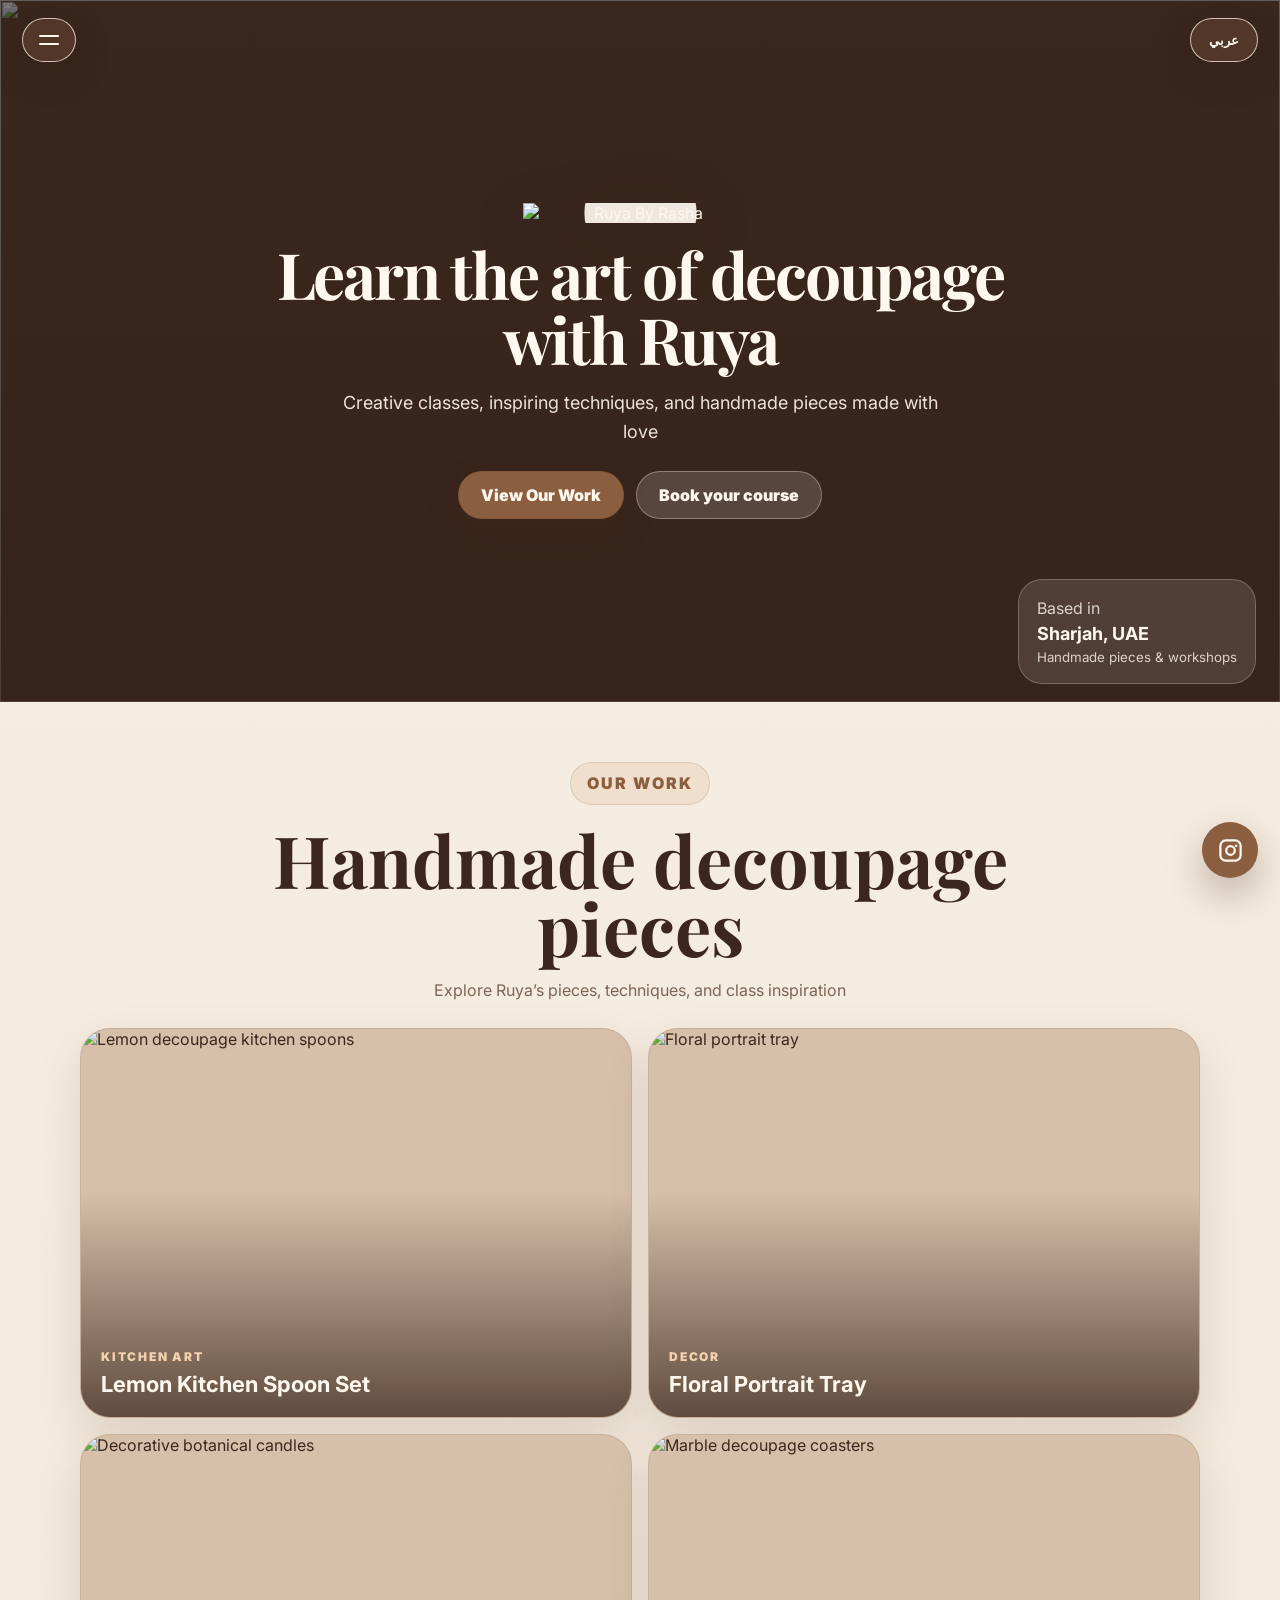
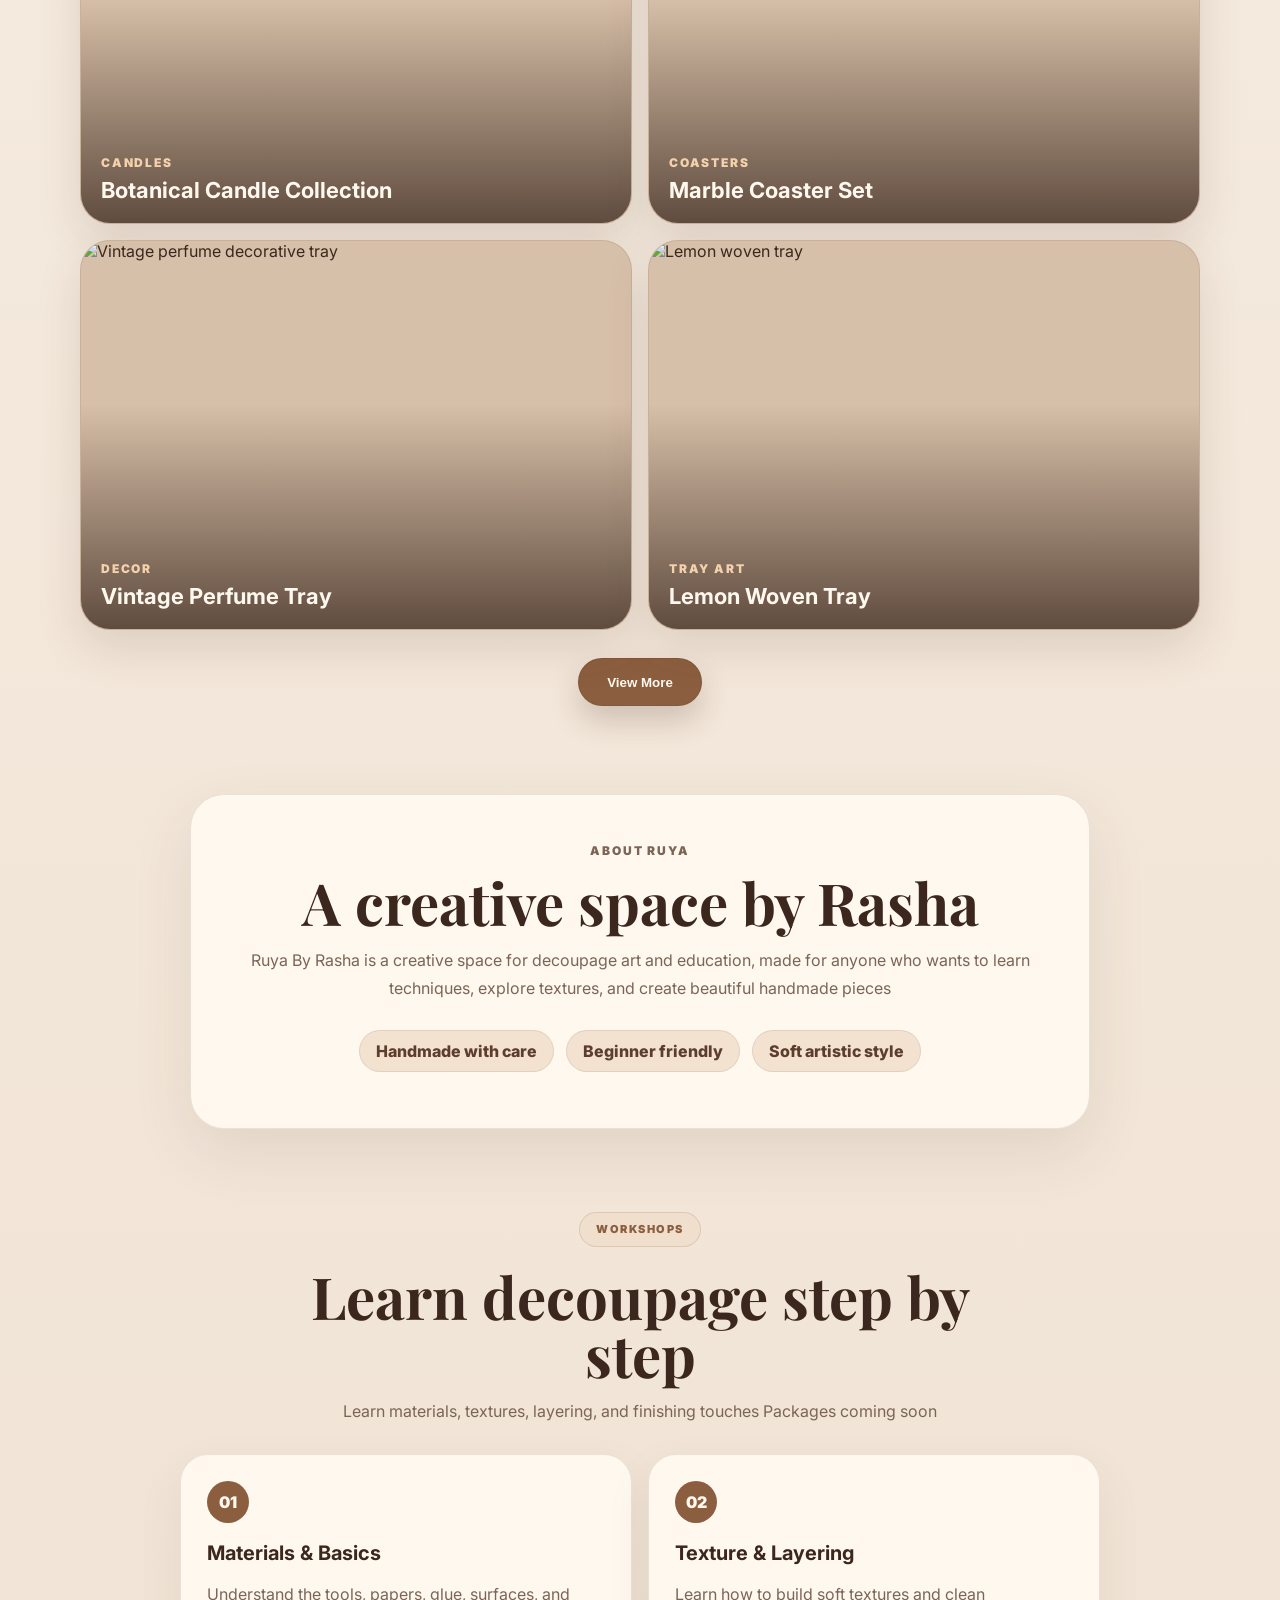
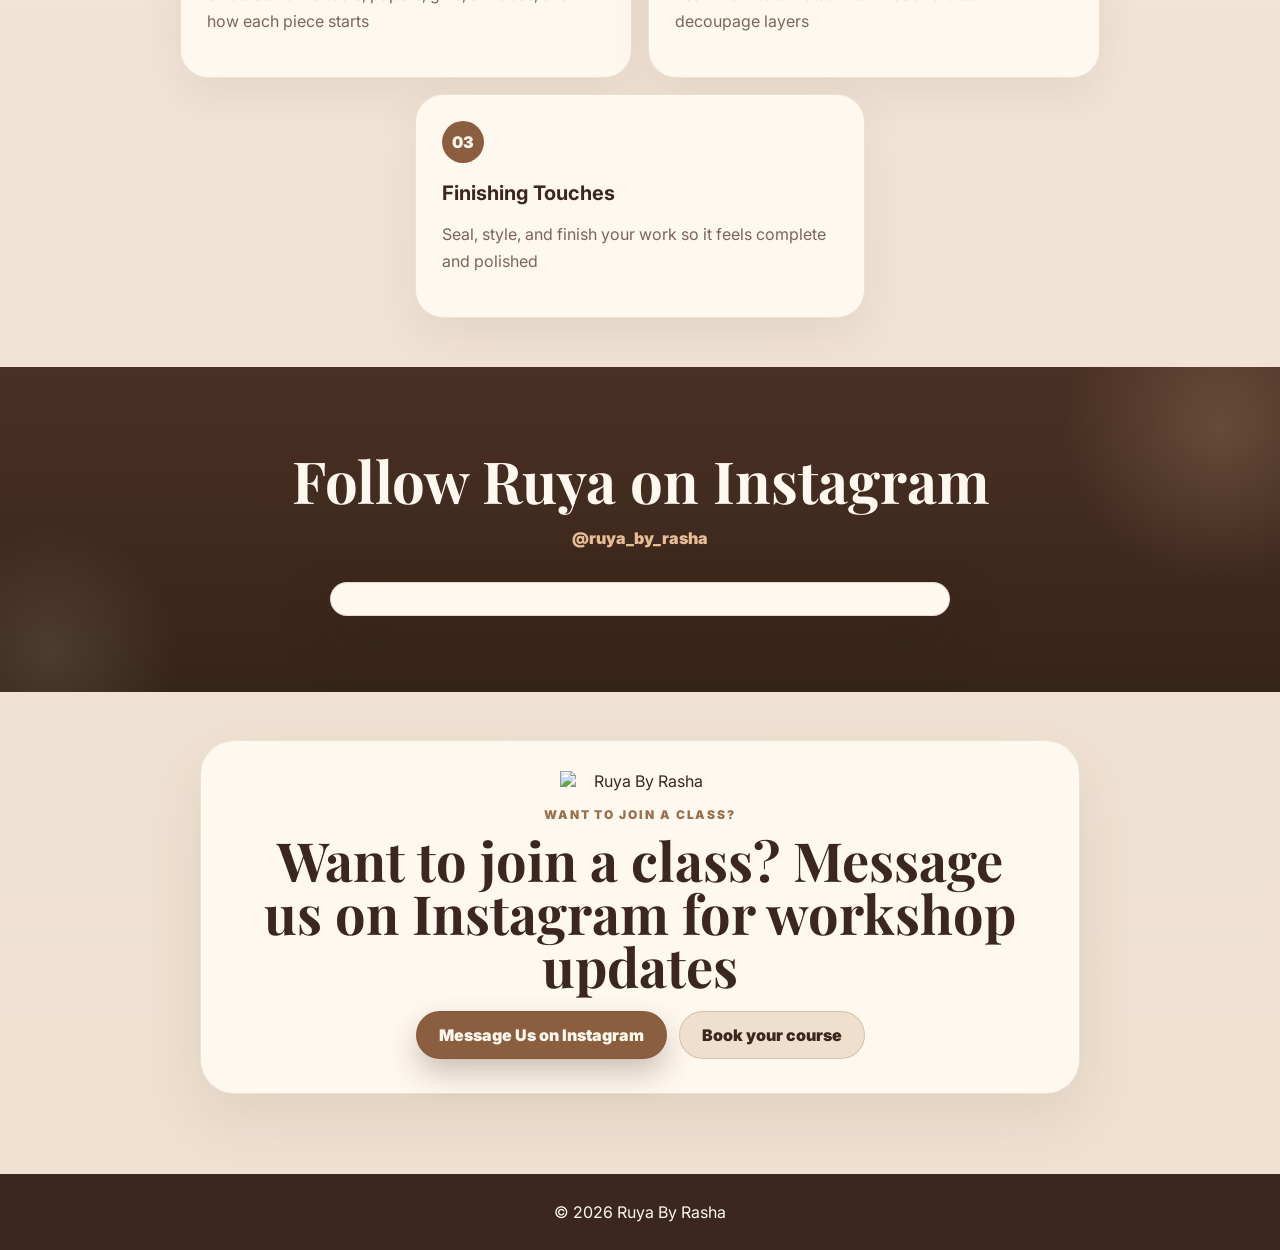
==== index.html @ 3266d0e5 "Add files via upload" ====
<!doctype html>
<html lang="en" dir="ltr">
<head>
  <meta charset="utf-8" />
  <meta name="viewport" content="width=device-width, initial-scale=1, viewport-fit=cover" />
  <meta name="theme-color" content="#3b2b25" />
  <meta name="apple-mobile-web-app-capable" content="yes" />
  <meta name="apple-mobile-web-app-status-bar-style" content="black-translucent" />
  <meta name="format-detection" content="telephone=no" />
  <title>Ruya By Rasha | Handmade Decoupage Art & Workshops</title>
  <meta name="description" content="Ruya By Rasha creates handmade decoupage pieces and teaches inspiring decoupage workshops made with love." />
  <meta property="og:title" content="Ruya By Rasha | Handmade Decoupage Art" />
  <meta property="og:description" content="Handmade decoupage decor, creative pieces, and beginner-friendly workshops made with love." />
  <meta property="og:image" content="assets/images/ruya_hero.jpg" />
  <meta name="twitter:card" content="summary_large_image" />
  <meta name="twitter:image" content="assets/images/ruya_hero.jpg" />
  <link rel="icon" type="image/png" href="assets/images/logo_beige.png" />
  <link rel="preconnect" href="https://fonts.googleapis.com">
  <link rel="preconnect" href="https://fonts.gstatic.com" crossorigin>
  <link href="https://fonts.googleapis.com/css2?family=Playfair+Display:wght@600;700&family=Inter:wght@400;500;600;700&family=Noto+Kufi+Arabic:wght@400;600;700&display=swap" rel="stylesheet">
  <link rel="stylesheet" href="styles.css" />
  <link rel="apple-touch-icon" href="assets/images/logo_beige.png" />
</head>
<body>
  <div class="cursor-glow" aria-hidden="true"></div>
  <div class="loader" id="loader">
    <img src="assets/images/logo_beige.png" alt="Ruya By Rasha" />
    <span></span>
  </div>

  <header class="nav" id="nav">
    <div class="nav-left">
      <button class="lang-toggle" id="langToggle" aria-label="Switch language">عربي</button>
    </div>
    <nav class="nav-links" aria-label="Main navigation">
      <a href="#portfolio" data-en="Our Work" data-ar="أعمالنا">Our Work</a>
      <a href="#workshops" data-en="Workshops" data-ar="الورش">Workshops</a>
      <a href="#about" data-en="About" data-ar="عن رؤيا">About</a>
      <a href="#instagram" data-en="Instagram" data-ar="إنستغرام">Instagram</a>
      <a href="#contact" data-en="Contact" data-ar="تواصل">Contact</a>
    </nav>
    <div class="nav-actions">
      <button class="menu-btn" id="menuBtn" aria-label="Open menu"><span></span><span></span></button>
    </div>
  </header>
  <div class="menu-backdrop" id="menuBackdrop" aria-hidden="true"></div>

  <main id="home">
    <section class="hero section">
      <div class="hero-bg" aria-hidden="true"><img src="assets/images/ruya_hero.jpg" alt="" /></div>
      <div class="hero-overlay"></div>
      <div class="hero-content reveal">
        <img class="hero-logo" src="assets/images/logo.png" alt="Ruya By Rasha" />
        <h1 data-en="Learn the art of decoupage with Ruya" data-ar="تعلّموا فن الديكوباج مع رؤيا">Learn the art of decoupage with Ruya</h1>
        <p class="hero-copy" data-en="Creative classes, inspiring techniques, and handmade pieces made with love" data-ar="ورشات فنية، تقنيات ملهمة، وقطع يدوية مصنوعة بحب">Creative classes, inspiring techniques, and handmade pieces made with love</p>
        <div class="hero-buttons">
          <a class="btn primary" href="#portfolio" data-en="View Our Work" data-ar="شاهدي أعمالنا">View Our Work</a>
          <a class="btn ghost" href="https://wa.me/971564462053?text=Hi!%20I%27m%20interested%20in%20joining%20one%20of%20your%20decoupage%20workshops.%20Could%20you%20please%20send%20me%20the%20details%3F%20%F0%9F%A4%8D" target="_blank" rel="noopener" data-en="Book your course" data-ar="احجزوا الورشة">Book your course</a>
        </div>
      </div>
      <div class="hero-card reveal">
        <span data-en="Based in" data-ar="الموقع">Based in</span>
        <strong data-en="Sharjah, UAE" data-ar="الشارقة، الإمارات">Sharjah, UAE</strong>
        <small data-en="Handmade pieces & workshops" data-ar="قطع يدوية وورش تعليمية">Handmade pieces & workshops</small>
      </div>
    </section>

    <section class="section featured" id="portfolio">
      <div class="section-head reveal">
        <p class="eyebrow" data-en="Our Work" data-ar="أعمالنا">Our Work</p>
        <h2 data-en="Handmade decoupage pieces" data-ar="قطع ديكوباج يدوية">Handmade decoupage pieces</h2>
        <p data-en="Explore Ruya’s pieces, techniques, and class inspiration" data-ar="اكتشفوا أعمال رؤيا، التقنيات، وأفكار الورش">Explore Ruya’s pieces, techniques, and class inspiration</p>
      </div>
      <div class="featured-grid reveal">
        <article class="work-card big" data-category="decor">
          <img src="assets/images/ruya_hero.jpg" alt="Floral portrait tray" />
          <div><span data-en="Decor" data-ar="ديكور">Decor</span><strong data-en="Floral Portrait Tray" data-ar="صينية بورتريه زهرية">Floral Portrait Tray</strong></div>
        </article>
        <article class="work-card" data-category="jar">
          <img src="assets/images/ruya_jar.jpg" alt="Lavender decoupage jar" />
          <div><span data-en="Jar Art" data-ar="فن المرطبانات">Jar Art</span><strong data-en="Lavender Decoupage Jar" data-ar="مرطبان ديكوباج بالخزامى">Lavender Decoupage Jar</strong></div>
        </article>
        <article class="work-card" data-category="candles">
          <img src="assets/images/ruya_candles.jpg" alt="Decorative botanical candles" />
          <div><span data-en="Candles" data-ar="شموع">Candles</span><strong data-en="Botanical Candle Collection" data-ar="مجموعة شموع نباتية">Botanical Candle Collection</strong></div>
        </article>
        <article class="work-card" data-category="tray">
          <img src="assets/images/ruya_lemon.jpg" alt="Lemon woven tray" />
          <div><span data-en="Tray Art" data-ar="فن الصواني">Tray Art</span><strong data-en="Lemon Woven Tray" data-ar="صينية ليمون منسوجة">Lemon Woven Tray</strong></div>
        </article>
        <article class="work-card" data-category="coasters">
          <img src="assets/images/ruya_coasters.jpg" alt="Marble decoupage coasters" />
          <div><span data-en="Coasters" data-ar="كوسترات">Coasters</span><strong data-en="Marble Coaster Set" data-ar="طقم كوسترات رخامي">Marble Coaster Set</strong></div>
        </article>
        <article class="work-card" data-category="kitchen">
          <img src="assets/images/ruya_spoons.png" alt="Lemon decoupage kitchen spoons" />
          <div><span data-en="Kitchen Art" data-ar="فن المطبخ">Kitchen Art</span><strong data-en="Lemon Kitchen Spoon Set" data-ar="طقم ملاعق ليمون للمطبخ">Lemon Kitchen Spoon Set</strong></div>
        </article>
        <article class="work-card" data-category="kitchen">
          <img src="assets/images/ruya_kitchen_hanger.jpg" alt="Lemon kitchen utensil hanger" />
          <div><span data-en="Kitchen Art" data-ar="فن المطبخ">Kitchen Art</span><strong data-en="Lemon Kitchen Hanger" data-ar="علاقة مطبخ بالليمون">Lemon Kitchen Hanger</strong></div>
        </article>
        <article class="work-card" data-category="decor">
          <img src="assets/images/ruya_perfume_tray.jpg" alt="Vintage perfume decorative tray" />
          <div><span data-en="Decor" data-ar="ديكور">Decor</span><strong data-en="Vintage Perfume Tray" data-ar="صينية عطور كلاسيكية">Vintage Perfume Tray</strong></div>
        </article>

        <article class="work-card" data-category="technique">
          <img src="assets/images/ruya_shabby_chic_technique.jpg" alt="Shabby chic technique tray" />
          <div><span data-en="Style" data-ar="ستايل">Style</span><strong data-en="Shabby Chic Style" data-ar="ستايل الشابي شيك">Shabby Chic Style</strong></div>
        </article>

        <article class="work-card" data-category="technique">
          <img src="assets/images/ruya_crackle_technique.jpg" alt="Crackle technique tray" />
          <div><span data-en="Technique" data-ar="تقنية">Technique</span><strong data-en="Crackle Technique" data-ar="تقنية الكراكليه">Crackle Technique</strong></div>
        </article>

        <article class="work-card" data-category="brush">
          <img src="assets/images/ruya_vintage_brush.jpg" alt="Vintage brush" />
          <div><span data-en="Brush Art" data-ar="فن الفرش">Brush Art</span><strong data-en="Vintage Brush" data-ar="فرشاة فينتاج">Vintage Brush</strong></div>
        </article>

      </div>
      <button class="view-more-work" id="viewMoreWork" type="button" data-en="View More" data-ar="عرض المزيد">View More</button>
    </section>

    <section class="section story-section" id="about">
      <div class="story-card reveal">
        <p class="eyebrow" data-en="About Ruya" data-ar="عن رؤيا">About Ruya</p>
        <h2 data-en="A creative space by Rasha" data-ar="مساحة إبداعية من رشا">A creative space by Rasha</h2>
        <p data-en="Ruya By Rasha is a creative space for decoupage art and education, made for anyone who wants to learn techniques, explore textures, and create beautiful handmade pieces" data-ar="رؤيا باي رشا مساحة فنية لفن وتعليم الديكوباج، لكل شخص يحب يتعلّم التقنيات، يكتشف الملمس، ويصنع قطع يدوية جميلة">Ruya By Rasha is a creative space for decoupage art and education, made for anyone who wants to learn techniques, explore textures, and create beautiful handmade pieces</p>
        <div class="story-tags">
          <span data-en="Handmade with care" data-ar="مصنوع بعناية">Handmade with care</span>
          <span data-en="Beginner friendly" data-ar="مناسب للمبتدئين">Beginner friendly</span>
          <span data-en="Soft artistic style" data-ar="ستايل فني ناعم">Soft artistic style</span>
        </div>
      </div>
    </section>

    <section class="section art art-showcase" id="workshops">
      <div class="section-head reveal">
        <p class="eyebrow" data-en="Workshops" data-ar="الورش">Workshops</p>
        <h2 data-en="Learn decoupage step by step" data-ar="تعلّموا الديكوباج خطوة بخطوة">Learn decoupage step by step</h2>
        <p data-en="Learn materials, textures, layering, and finishing touches Packages coming soon" data-ar="تعلّموا المواد، الملمس، الطبقات، واللمسات النهائية الباقات قريباً">Learn materials, textures, layering, and finishing touches Packages coming soon</p>
      </div>
      <div class="workshop-cards reveal">
        <article>
          <span>01</span>
          <strong data-en="Materials & Basics" data-ar="المواد والأساسيات">Materials & Basics</strong>
          <p data-en="Understand the tools, papers, glue, surfaces, and how each piece starts" data-ar="تعرّفوا على الأدوات، الورق، الصمغ، الأسطح، وكيف تبدأ كل قطعة">Understand the tools, papers, glue, surfaces, and how each piece starts</p>
        </article>
        <article>
          <span>02</span>
          <strong data-en="Texture & Layering" data-ar="الملمس والطبقات">Texture & Layering</strong>
          <p data-en="Learn how to build soft textures and clean decoupage layers" data-ar="تعلّموا بناء ملمس ناعم وطبقات ديكوباج مرتبة">Learn how to build soft textures and clean decoupage layers</p>
        </article>
        <article>
          <span>03</span>
          <strong data-en="Finishing Touches" data-ar="اللمسات النهائية">Finishing Touches</strong>
          <p data-en="Seal, style, and finish your work so it feels complete and polished" data-ar="ثبّتوا ونسّقوا العمل ليطلع مرتب وجاهز">Seal, style, and finish your work so it feels complete and polished</p>
        </article>
      </div>
    </section>

    <section class="section instagram" id="instagram">
      <div class="section-head reveal">
        <h2 data-en="Follow Ruya on Instagram" data-ar="تابعوا رؤيا على إنستغرام">Follow Ruya on Instagram</h2>
        <p><a href="https://www.instagram.com/ruya_by_rasha/" target="_blank" rel="noopener">@ruya_by_rasha</a></p>
      </div>
      <div class="insta-box reveal">
        <!-- Elfsight Social Feed | Untitled Social Feed -->
        <script src="https://elfsightcdn.com/platform.js" async></script>
        <div class="elfsight-app-4643241f-2361-4b3e-bc26-6324cb37a7f0" data-elfsight-app-lazy></div>
      </div>
    </section>
<section class="section contact" id="contact">
      <div class="contact-card reveal">
        <img src="assets/images/logo.png" alt="Ruya By Rasha" />
        <p class="eyebrow" data-en="Want to join a class?" data-ar="حابة تنضمي لورشة؟">Want to join a class?</p>
        <h2 data-en="Want to join a class? Message us on Instagram for workshop updates" data-ar="حابة تنضمي لورشة؟ راسلينا على إنستغرام لتحديثات الورش">Want to join a class? Message us on Instagram for workshop updates</h2>
        <div class="contact-buttons">
          <a class="btn primary" href="https://www.instagram.com/ruya_by_rasha/" target="_blank" rel="noopener" data-en="Message Us on Instagram" data-ar="راسلونا على إنستغرام">Message Us on Instagram</a>
          <a class="btn ghost" href="https://wa.me/971564462053?text=Hi!%20I%27m%20interested%20in%20joining%20one%20of%20your%20decoupage%20workshops.%20Could%20you%20please%20send%20me%20the%20details%3F%20%F0%9F%A4%8D" target="_blank" rel="noopener" data-en="Book your course" data-ar="احجزوا الورشة">Book your course</a>
        </div>
      </div>
    </section>
  </main>

  <footer class="simple-footer">© <span id="year"></span> Ruya By Rasha</footer>

  <a class="instagram-float" href="https://www.instagram.com/ruya_by_rasha/" target="_blank" rel="noopener" aria-label="Message Ruya By Rasha on Instagram">
    <svg viewBox="0 0 24 24" aria-hidden="true" focusable="false"><path d="M7.8 2h8.4A5.8 5.8 0 0 1 22 7.8v8.4a5.8 5.8 0 0 1-5.8 5.8H7.8A5.8 5.8 0 0 1 2 16.2V7.8A5.8 5.8 0 0 1 7.8 2Zm0 2A3.8 3.8 0 0 0 4 7.8v8.4A3.8 3.8 0 0 0 7.8 20h8.4a3.8 3.8 0 0 0 3.8-3.8V7.8A3.8 3.8 0 0 0 16.2 4H7.8Zm4.2 3.2A4.8 4.8 0 1 1 7.2 12 4.8 4.8 0 0 1 12 7.2Zm0 2A2.8 2.8 0 1 0 14.8 12 2.8 2.8 0 0 0 12 9.2Zm5-2.55a1.15 1.15 0 1 1-1.15 1.15A1.15 1.15 0 0 1 17 6.65Z"/></svg>
  </a>

  <div class="lightbox" id="lightbox" aria-hidden="true"><button id="closeLightbox" aria-label="Close">×</button><img src="" alt="Portfolio preview" /></div>
  <script src="script.js"></script>
</body>
</html>
---- styles.css ----
:root{
  --brown:#3b271d;
  --brown2:#5c3d2e;
  --beige:#fff8ef;
  --cream:#f7efe5;
  --cream2:#efe0d0;
  --gold:#b78a5c;
  --muted:#7b6556;
  --line:rgba(91,61,46,.16);
}

*{box-sizing:border-box}
html{scroll-behavior:smooth}
body{
  margin:0;
  font-family:Inter, system-ui, -apple-system, BlinkMacSystemFont, "Segoe UI", sans-serif;
  background:linear-gradient(180deg,var(--cream),var(--cream2));
  color:var(--brown);
  overflow-x:hidden;
}
body[dir="rtl"],html[dir="rtl"] body{
  font-family:"Noto Kufi Arabic", Inter, system-ui, sans-serif;
}
a{color:inherit;text-decoration:none}
img{max-width:100%;display:block}
.section{padding:76px 24px}
.section-head{
  max-width:760px;
  margin:0 auto 30px;
  text-align:center;
}
.section-head h2,
.story-card h2,
.contact-card h2{
  font-family:"Playfair Display", serif;
  font-size:clamp(34px,5vw,58px);
  line-height:1;
  margin:8px 0 14px;
  color:var(--brown);
}
.section-head p,
.story-card p,
.workshop-cards p,
.why-grid p{
  color:var(--muted);
  line-height:1.7;
}
.eyebrow{
  color:#9a7150;
  font-weight:900;
  text-transform:uppercase;
  letter-spacing:.16em;
  font-size:12px;
}

/* Loader */
.loader{
  position:fixed;
  inset:0;
  z-index:9999;
  display:flex;
  flex-direction:column;
  align-items:center;
  justify-content:center;
  background:radial-gradient(circle at center,rgba(255,248,239,.45),transparent 34%),linear-gradient(180deg,#f4e5d4,#d8bfa6);
  transition:opacity .45s ease, visibility .45s ease;
}
.loader.hide{opacity:0;visibility:hidden}
.loader img{
  width:min(300px,72vw);
  background:var(--beige);
  border-radius:999px;
  padding:24px 34px;
  box-shadow:0 18px 60px rgba(74,45,31,.16);
}
.loader span{
  width:130px;
  height:4px;
  border-radius:999px;
  background:rgba(139,94,63,.22);
  overflow:hidden;
  margin-top:28px;
  position:relative;
}
.loader span:after{
  content:"";
  position:absolute;
  inset:0;
  width:45%;
  border-radius:999px;
  background:#8b5e3f;
  animation:loaderBar 1.15s ease-in-out infinite;
}
@keyframes loaderBar{
  0%{transform:translateX(-120%)}
  50%{transform:translateX(80%)}
  100%{transform:translateX(240%)}
}

/* Floating nav buttons only */
.nav{
  position:fixed;
  top:0;
  left:0;
  right:0;
  z-index:1000;
  display:flex;
  align-items:flex-start;
  justify-content:space-between;
  padding:18px 22px;
  pointer-events:none;
}
.nav-left,.nav-actions,.lang-toggle,.menu-btn{pointer-events:auto}
.lang-toggle,.menu-btn{
  width:auto;
  min-width:54px;
  height:44px;
  border-radius:999px;
  border:1px solid rgba(255,248,239,.45);
  background:rgba(255,248,239,.22);
  color:#fff8ef;
  box-shadow:0 12px 30px rgba(42,27,19,.22);
  backdrop-filter:blur(14px);
  -webkit-backdrop-filter:blur(14px);
  cursor:pointer;
}
.lang-toggle{
  padding:0 18px;
  font-weight:800;
}
.menu-btn{
  display:flex;
  flex-direction:column;
  align-items:center;
  justify-content:center;
  gap:6px;
}
.menu-btn span{
  display:block;
  width:20px;
  height:2px;
  background:#fff8ef;
  border-radius:10px;
}

/* Clean centered side menu */
.nav-links{
  position:fixed;
  top:74px;
  left:22px;
  width:190px;
  display:flex;
  flex-direction:column;
  gap:10px;
  padding:14px;
  background:rgba(255,248,239,.92);
  border:1px solid var(--line);
  border-radius:24px;
  box-shadow:0 24px 70px rgba(42,27,19,.24);
  opacity:0;
  visibility:hidden;
  transform:translateX(-12px);
  pointer-events:none;
  transition:.22s ease;
  z-index:1001;
}
.nav-links.open,
body.menu-open .nav-links{
  opacity:1;
  visibility:visible;
  transform:translateX(0);
  pointer-events:auto;
}
.nav-links a{
  min-height:44px;
  display:flex;
  align-items:center;
  justify-content:center;
  text-align:center;
  color:var(--brown);
  background:#cbbbaa;
  border:1px solid rgba(91,61,46,.16);
  border-radius:16px;
  font-weight:900;
  letter-spacing:.11em;
  font-size:12px;
  text-transform:uppercase;
}
.menu-backdrop{
  position:fixed;
  inset:0;
  z-index:999;
  background:rgba(40,25,17,.25);
  opacity:0;
  visibility:hidden;
  pointer-events:none;
}
.menu-backdrop.open,
body.menu-open .menu-backdrop{
  opacity:1;
  visibility:visible;
  pointer-events:auto;
}
html[dir="rtl"] .nav-links{
  left:auto;
  right:22px;
  transform:translateX(12px);
}
html[dir="rtl"] .nav-links.open,
html[dir="rtl"] body.menu-open .nav-links{
  transform:translateX(0);
}

/* Hero */
.hero{
  min-height:100svh;
  display:flex;
  align-items:center;
  justify-content:center;
  text-align:center;
  position:relative;
  overflow:hidden;
  background:#3d2a20;
  color:var(--beige);
}
.hero-bg,.hero-overlay{
  position:absolute;
  inset:0;
}
.hero-bg img{
  width:100%;
  height:100%;
  object-fit:cover;
  filter:brightness(.72) saturate(.96);
}
.hero-overlay{
  background:linear-gradient(180deg,rgba(52,33,24,.42),rgba(52,33,24,.72));
}
.hero-content{
  position:relative;
  z-index:2;
  max-width:900px;
  padding:110px 20px 80px;
  display:flex;
  flex-direction:column;
  align-items:center;
}
.hero-logo{
  width:min(310px,72vw);
  max-width:310px;
  background:rgba(255,248,239,.82);
  border:1px solid rgba(255,248,239,.45);
  border-radius:18px;
  padding:3px;
  box-shadow:0 12px 34px rgba(42,27,19,.18);
  backdrop-filter:blur(8px);
  -webkit-backdrop-filter:blur(8px);
  margin-bottom:22px;
}
.hero-content .eyebrow{display:none}
.hero h1{
  font-family:"Playfair Display", serif;
  font-size:clamp(34px,5.3vw,64px);
  line-height:1.02;
  max-width:760px;
  letter-spacing:-.035em;
  margin:0 0 16px;
  color:var(--beige);
}
.hero-copy{
  max-width:610px;
  margin:0 0 24px;
  font-size:clamp(15px,1.8vw,18px);
  line-height:1.65;
  color:rgba(255,248,239,.9);
}
.hero-buttons,.contact-buttons{
  display:flex;
  justify-content:center;
  align-items:center;
  flex-wrap:wrap;
  gap:12px;
}
.btn{
  min-height:48px;
  padding:0 22px;
  display:inline-flex;
  align-items:center;
  justify-content:center;
  border-radius:999px;
  font-weight:900;
  border:1px solid rgba(91,61,46,.16);
}
.btn.primary{
  background:#8b5e3f;
  color:var(--beige);
  box-shadow:0 14px 30px rgba(74,45,31,.28);
}
.btn.ghost{
  background:rgba(255,248,239,.16);
  color:var(--beige);
  border-color:rgba(255,248,239,.32);
}
.hero-card{
  position:absolute;
  right:24px;
  bottom:24px;
  z-index:3;
  background:rgba(255,248,239,.13);
  border:1px solid rgba(255,248,239,.24);
  border-radius:24px;
  padding:18px;
  color:var(--beige);
  text-align:left;
  backdrop-filter:blur(12px);
}
.hero-card span,.hero-card small{display:block;opacity:.8}
.hero-card strong{display:block;margin:5px 0;font-size:18px}

/* Work grid */
.featured{background:transparent}
.featured-grid{
  max-width:1120px;
  margin:0 auto;
  display:grid;
  grid-template-columns:repeat(2,minmax(0,1fr));
  gap:16px;
}
.work-card{
  position:relative;
  min-height:390px;
  overflow:hidden;
  border-radius:30px;
  background:#d7c0a9;
  border:1px solid rgba(91,61,46,.12);
  box-shadow:0 18px 45px rgba(82,55,39,.14);
  cursor:pointer;
}
.work-card img{
  width:100%;
  height:100%;
  object-fit:cover;
  transition:.45s ease;
}
.work-card:hover img{transform:scale(1.04)}
.work-card:after{
  content:"";
  position:absolute;
  inset:0;
  background:linear-gradient(0deg,rgba(50,31,21,.72),transparent 58%);
}
.work-card div{
  position:absolute;
  left:20px;
  right:20px;
  bottom:20px;
  z-index:2;
}
.work-card span{
  color:#f3d1ad;
  font-size:12px;
  font-weight:900;
  text-transform:uppercase;
  letter-spacing:.15em;
}
.work-card strong{
  display:block;
  color:var(--beige);
  font-size:22px;
  margin-top:6px;
}

/* About */
.story-section{padding-top:60px}
.story-card,.contact-card{
  max-width:900px;
  margin:0 auto;
  text-align:center;
  background:var(--beige);
  color:var(--brown);
  border:1px solid rgba(91,61,46,.12);
  border-radius:34px;
  padding:34px 30px 48px;
  box-shadow:0 22px 60px rgba(82,55,39,.10);
}
.story-tags{
  margin-top:28px;
  padding-bottom:8px;
  display:flex;
  justify-content:center;
  flex-wrap:wrap;
  gap:12px;
}
.story-tags span{
  background:#f2e2cf;
  color:var(--brown2);
  border:1px solid rgba(91,61,46,.10);
  border-radius:999px;
  padding:10px 16px;
  font-weight:800;
}

/* Workshops */
.workshop-cards{
  max-width:1060px;
  margin:0 auto;
  display:grid;
  grid-template-columns:repeat(3,minmax(0,1fr));
  gap:16px;
}
.workshop-cards article{
  background:var(--beige);
  border:1px solid rgba(91,61,46,.12);
  border-radius:28px;
  padding:26px;
  box-shadow:0 18px 45px rgba(82,55,39,.08);
}
.workshop-cards span{
  width:42px;
  height:42px;
  border-radius:999px;
  display:flex;
  align-items:center;
  justify-content:center;
  background:#8b5e3f;
  color:var(--beige);
  font-weight:900;
  margin-bottom:18px;
}
.workshop-cards strong{
  display:block;
  font-size:20px;
  color:var(--brown);
  margin-bottom:10px;
}

/* Instagram */
.instagram{
  background:linear-gradient(180deg,#4a3024,#372419);
  padding-top:76px;
  padding-bottom:76px;
}
.instagram .section-head h2{color:var(--beige)}
.instagram .section-head a{color:#e6bd95;font-weight:900}
.insta-box{
  max-width:620px;
  margin:0 auto;
  background:var(--beige);
  border:1px solid rgba(91,61,46,.16);
  border-radius:30px;
  padding:16px;
  box-shadow:0 24px 60px rgba(47,30,20,.24);
  overflow:hidden;
  color:var(--brown);
}

/* Why */
.why-grid{
  max-width:1080px;
  margin:0 auto;
  display:grid;
  grid-template-columns:repeat(4,minmax(0,1fr));
  gap:14px;
}
.why-grid div{
  background:var(--beige);
  border:1px solid rgba(91,61,46,.12);
  border-radius:26px;
  padding:22px;
  box-shadow:0 18px 40px rgba(82,55,39,.08);
}
.why-grid b{
  width:44px;
  height:44px;
  display:flex;
  align-items:center;
  justify-content:center;
  background:#f2e2cf;
  border-radius:14px;
  margin-bottom:14px;
}
.why-grid svg{width:22px;height:22px;fill:#8b5e3f}
.why-grid strong{display:block;color:var(--brown);font-size:17px;margin-bottom:8px}

/* Contact */
.contact-card img{
  width:min(250px,70vw);
  margin:0 auto 16px;
}
.contact-card .btn.ghost{
  background:#f0dfcc;
  color:var(--brown);
  border-color:rgba(91,61,46,.18);
}
.contact-info{
  max-width:920px;
  margin:22px auto 0;
  display:grid;
  grid-template-columns:repeat(3,minmax(0,1fr));
  gap:14px;
}
.contact-info div,.contact-info-link{
  min-height:112px;
  background:var(--beige);
  border:1px solid rgba(91,61,46,.15);
  border-radius:24px;
  box-shadow:0 16px 38px rgba(82,55,39,.09);
  display:flex;
  flex-direction:column;
  align-items:center;
  justify-content:center;
  text-align:center;
  padding:20px;
}
.contact-info span,.contact-info-link span{
  color:#9a7150;
  -webkit-text-fill-color:#9a7150;
  font-weight:900;
  text-transform:uppercase;
  letter-spacing:.12em;
  font-size:11px;
}
.contact-info strong,.contact-info-link strong{
  color:var(--brown);
  -webkit-text-fill-color:var(--brown);
  font-weight:900;
  margin-top:8px;
}
.simple-footer{
  text-align:center;
  padding:28px 20px;
  background:var(--brown);
  color:var(--beige);
}

/* Floating insta */
.instagram-float{
  position:fixed;
  right:22px;
  bottom:22px;
  width:56px;
  height:56px;
  border-radius:999px;
  z-index:900;
  background:#8b5e3f;
  display:flex;
  align-items:center;
  justify-content:center;
  box-shadow:0 16px 38px rgba(74,45,31,.32);
}
.instagram-float svg{width:27px;height:27px;fill:var(--beige)}

/* Lightbox */
.lightbox{
  position:fixed;
  inset:0;
  background:rgba(31,20,15,.82);
  display:flex;
  align-items:center;
  justify-content:center;
  z-index:2000;
  opacity:0;
  visibility:hidden;
  transition:.2s ease;
}
.lightbox.open{
  opacity:1;
  visibility:visible;
}
.lightbox img{
  max-width:92vw;
  max-height:86vh;
  border-radius:20px;
}
.lightbox button{
  position:absolute;
  top:20px;
  right:20px;
  width:44px;
  height:44px;
  border:0;
  border-radius:999px;
  background:var(--beige);
  color:var(--brown);
  font-size:30px;
  cursor:pointer;
}

/* Reveal fallback */
.reveal{opacity:1;transform:none}

@media(max-width:900px){
  .why-grid{grid-template-columns:repeat(2,minmax(0,1fr))}
  .workshop-cards{grid-template-columns:1fr}
  .contact-info{grid-template-columns:1fr;max-width:430px}
}
@media(max-width:620px){
  .section{padding:58px 18px}
  .nav{padding:12px 18px}
  .nav-links{
    top:64px;
    left:14px;
    width:180px;
    padding:12px;
    gap:9px;
  }
  html[dir="rtl"] .nav-links{
    right:14px;
    left:auto;
  }
  .hero{min-height:100svh}
  .hero-content{padding:100px 18px 58px}
  .hero-logo{
    width:min(270px,70vw);
    max-width:270px;
    border-radius:16px;
  }
  .hero h1{
    font-size:38px;
    max-width:350px;
  }
  .hero-copy{
    max-width:340px;
  }
  .hero-buttons,.contact-buttons{flex-direction:column;width:100%}
  .btn{width:100%}
  .hero-card{display:none}
  .featured-grid{
    grid-template-columns:repeat(2,minmax(0,1fr));
    gap:12px;
  }
  .work-card{
    min-height:230px;
    border-radius:22px;
  }
  .work-card div{
    left:12px;
    right:12px;
    bottom:12px;
  }
  .work-card span{font-size:10px}
  .work-card strong{font-size:15px}
  .story-card,.contact-card{
    border-radius:28px;
    padding:30px 22px 40px;
  }
  .section-head h2,.story-card h2,.contact-card h2{
    font-size:34px;
  }
  .insta-box{padding:10px;border-radius:24px}
  .loader img{width:72vw;padding:20px 26px}
}


/* Final hero logo fix: smaller circular badge */
.hero-logo{
  width:min(220px,52vw)!important;
  max-width:220px!important;
  height:auto!important;
  background:rgba(255,248,239,.88)!important;
  border:1px solid rgba(255,248,239,.55)!important;
  border-radius:999px!important;
  padding:6px!important;
  box-shadow:0 12px 30px rgba(42,27,19,.18)!important;
  margin-bottom:18px!important;
}
@media(max-width:620px){
  .hero-logo{
    width:min(190px,48vw)!important;
    max-width:190px!important;
    padding:5px!important;
    margin-bottom:16px!important;
  }
}


/* Loader logo slightly smaller */
.loader img{
  width:min(240px,58vw)!important;
  padding:18px 24px!important;
}
@media(max-width:620px){
  .loader img{
    width:min(210px,54vw)!important;
    padding:16px 20px!important;
  }
}


/* FINAL direction, button contrast, Instagram, and logo fixes */

/* English: menu left, language right. Arabic: language left, menu right */
.nav{
  direction:ltr!important;
}
.nav-actions{
  order:1!important;
}
.nav-left{
  order:2!important;
}
html[dir="rtl"] .nav-actions{
  order:2!important;
}
html[dir="rtl"] .nav-left{
  order:1!important;
}

/* Menu opens on the same side as the menu button */
.nav-links{
  left:22px!important;
  right:auto!important;
}
html[dir="rtl"] .nav-links{
  left:auto!important;
  right:22px!important;
}

/* Floating buttons: more visible on both light and dark backgrounds */
.lang-toggle,
.menu-btn{
  background:rgba(91,61,46,.76)!important;
  border:1px solid rgba(255,248,239,.72)!important;
  color:#fff8ef!important;
  box-shadow:0 12px 34px rgba(42,27,19,.32)!important;
  backdrop-filter:blur(16px)!important;
  -webkit-backdrop-filter:blur(16px)!important;
}
.menu-btn span{
  background:#fff8ef!important;
}

/* Instagram widget should stay normal/LTR even when site is Arabic */
.instagram,
.insta-box,
.insta-box *,
.elfsight-app-4643241f-2361-4b3e-bc26-6324cb37a7f0,
.elfsight-app-4643241f-2361-4b3e-bc26-6324cb37a7f0 *{
  direction:ltr!important;
}
.instagram .section-head,
.instagram .section-head *{
  direction:inherit!important;
}

/* Hero logo: keep logo size, make beige circle tighter/smaller */
.hero-logo{
  width:min(220px,52vw)!important;
  max-width:220px!important;
  height:auto!important;
  padding:0!important;
  border:0!important;
  border-radius:0!important;
  background:radial-gradient(circle at center, rgba(255,248,239,.90) 0 38%, transparent 39%)!important;
  box-shadow:none!important;
  filter:drop-shadow(0 12px 30px rgba(42,27,19,.20))!important;
  backdrop-filter:none!important;
  -webkit-backdrop-filter:none!important;
}
@media(max-width:620px){
  .nav-links{
    left:14px!important;
    right:auto!important;
  }
  html[dir="rtl"] .nav-links{
    left:auto!important;
    right:14px!important;
  }
  .hero-logo{
    width:min(190px,48vw)!important;
    max-width:190px!important;
  }
}


/* Slightly bigger beige circle around hero logo */
.hero-logo{
  width:min(220px,52vw)!important;
  max-width:220px!important;
  background:radial-gradient(circle at center, rgba(255,248,239,.92) 0 44%, transparent 45%)!important;
}
@media(max-width:620px){
  .hero-logo{
    width:min(190px,48vw)!important;
    max-width:190px!important;
    background:radial-gradient(circle at center, rgba(255,248,239,.92) 0 44%, transparent 45%)!important;
  }
}


/* Final small size increase for hero logo */
.hero-logo{
  width:min(235px,56vw)!important;
  max-width:235px!important;
}
@media(max-width:620px){
  .hero-logo{
    width:min(205px,52vw)!important;
    max-width:205px!important;
  }
}


/* Slightly bigger beige background around hero logo, logo size unchanged */
.hero-logo{
  background:radial-gradient(circle at center, rgba(255,248,239,.92) 0 47%, transparent 48%)!important;
}
@media(max-width:620px){
  .hero-logo{
    background:radial-gradient(circle at center, rgba(255,248,239,.92) 0 47%, transparent 48%)!important;
  }
}


/* Wow scroll animations */
.reveal,
.section-head,
.work-card,
.story-card,
.workshop-cards article,
.why-grid div,
.contact-card,
.contact-info > *,
.insta-box{
  opacity:0;
  transform:translateY(34px) scale(.985);
  transition:
    opacity .75s cubic-bezier(.2,.8,.2,1),
    transform .75s cubic-bezier(.2,.8,.2,1);
  will-change:opacity, transform;
}

.reveal.in-view,
.section-head.in-view,
.work-card.in-view,
.story-card.in-view,
.workshop-cards article.in-view,
.why-grid div.in-view,
.contact-card.in-view,
.contact-info > *.in-view,
.insta-box.in-view{
  opacity:1;
  transform:translateY(0) scale(1);
}

.work-card:nth-child(2),
.workshop-cards article:nth-child(2),
.why-grid div:nth-child(2),
.contact-info > *:nth-child(2){
  transition-delay:.08s;
}
.work-card:nth-child(3),
.workshop-cards article:nth-child(3),
.why-grid div:nth-child(3),
.contact-info > *:nth-child(3){
  transition-delay:.16s;
}
.work-card:nth-child(4),
.why-grid div:nth-child(4){
  transition-delay:.24s;
}
.work-card:nth-child(5){
  transition-delay:.08s;
}
.work-card:nth-child(6){
  transition-delay:.16s;
}
.work-card:nth-child(7){
  transition-delay:.24s;
}

/* Hero entrance */
.hero-logo{
  animation:heroLogoIn .95s cubic-bezier(.2,.8,.2,1) both .12s, heroLogoFloat 5.5s ease-in-out infinite 1.2s;
}
.hero h1{
  animation:heroTextIn .9s cubic-bezier(.2,.8,.2,1) both .25s;
}
.hero-copy{
  animation:heroTextIn .9s cubic-bezier(.2,.8,.2,1) both .38s;
}
.hero-buttons{
  animation:heroTextIn .9s cubic-bezier(.2,.8,.2,1) both .52s;
}
@keyframes heroLogoIn{
  from{opacity:0;transform:translateY(22px) scale(.92)}
  to{opacity:1;transform:translateY(0) scale(1)}
}
@keyframes heroTextIn{
  from{opacity:0;transform:translateY(20px)}
  to{opacity:1;transform:translateY(0)}
}
@keyframes heroLogoFloat{
  0%,100%{transform:translateY(0)}
  50%{transform:translateY(-8px)}
}

/* More premium hover movement */
.work-card{
  transition:
    transform .35s cubic-bezier(.2,.8,.2,1),
    box-shadow .35s cubic-bezier(.2,.8,.2,1),
    opacity .75s cubic-bezier(.2,.8,.2,1);
}
.work-card:hover{
  transform:translateY(-6px) scale(1.01);
  box-shadow:0 26px 70px rgba(82,55,39,.18);
}
.workshop-cards article,
.why-grid div,
.contact-info > *{
  transition:
    transform .35s cubic-bezier(.2,.8,.2,1),
    box-shadow .35s cubic-bezier(.2,.8,.2,1),
    opacity .75s cubic-bezier(.2,.8,.2,1);
}
.workshop-cards article:hover,
.why-grid div:hover,
.contact-info > *:hover{
  transform:translateY(-5px);
  box-shadow:0 24px 60px rgba(82,55,39,.14);
}

/* Soft background movement */
.hero-bg img{
  animation:slowHeroZoom 14s ease-in-out infinite alternate;
}
@keyframes slowHeroZoom{
  from{transform:scale(1)}
  to{transform:scale(1.06)}
}

/* Button tap/hover feel */
.btn,
.menu-btn,
.lang-toggle,
.instagram-float{
  transition:transform .22s ease, box-shadow .22s ease, background .22s ease;
}
.btn:hover,
.instagram-float:hover{
  transform:translateY(-2px);
}
.menu-btn:hover,
.lang-toggle:hover{
  transform:scale(1.04);
}

/* Instagram section slight glow */
.instagram{
  position:relative;
  overflow:hidden;
}
.instagram:before{
  content:"";
  position:absolute;
  width:360px;
  height:360px;
  border-radius:999px;
  background:radial-gradient(circle,rgba(231,189,149,.20),transparent 62%);
  top:-120px;
  right:-120px;
  pointer-events:none;
}
.instagram:after{
  content:"";
  position:absolute;
  width:280px;
  height:280px;
  border-radius:999px;
  background:radial-gradient(circle,rgba(255,248,239,.10),transparent 65%);
  bottom:-100px;
  left:-90px;
  pointer-events:none;
}
.instagram > *{
  position:relative;
  z-index:2;
}

/* Respect users who reduce motion */
@media (prefers-reduced-motion: reduce){
  *,
  *:before,
  *:after{
    animation:none!important;
    transition:none!important;
    scroll-behavior:auto!important;
  }
  .reveal,
  .section-head,
  .work-card,
  .story-card,
  .workshop-cards article,
  .why-grid div,
  .contact-card,
  .contact-info > *,
  .insta-box{
    opacity:1!important;
    transform:none!important;
  }
}


/* Shorter hero section */
.hero{
  min-height:86svh!important;
}
.hero-content{
  padding:72px 20px 48px!important;
}
.hero-card{
  bottom:18px!important;
}
@media(max-width:620px){
  .hero{
    min-height:82svh!important;
  }
  .hero-content{
    padding:74px 18px 34px!important;
  }
}


/* Language switch fade animation */
body.lang-switching main,
body.lang-switching .nav-links,
body.lang-switching .instagram-float,
body.lang-switching footer{
  opacity:0;
  transform:translateY(8px);
  transition:opacity .22s ease, transform .22s ease;
}

main,
.nav-links,
.instagram-float,
footer{
  transition:opacity .28s ease, transform .28s ease;
}


/* Final requested refinements */

/* Our Work heading + tighter top spacing */
.featured{
  padding-top:44px!important;
  padding-bottom:46px!important;
}
.featured .section-head{
  margin-bottom:26px!important;
}
.featured .section-head h2{
  font-size:clamp(40px,5.8vw,72px)!important;
  line-height:.95!important;
}
.featured .section-head p{
  max-width:720px!important;
  font-size:16px!important;
}

/* Gallery view more */
.featured-grid .work-card.is-hidden-work{
  display:none!important;
}
.view-more-work{
  display:flex;
  align-items:center;
  justify-content:center;
  margin:28px auto 0;
  min-height:48px;
  padding:0 28px;
  border-radius:999px;
  border:1px solid rgba(91,61,46,.18);
  background:#8b5e3f;
  color:#fff8ef;
  font-weight:900;
  cursor:pointer;
  box-shadow:0 14px 30px rgba(74,45,31,.22);
  transition:transform .22s ease, box-shadow .22s ease;
}
.view-more-work:hover{
  transform:translateY(-2px);
  box-shadow:0 18px 40px rgba(74,45,31,.28);
}
.view-more-work.is-hidden{
  display:none!important;
}

/* Reduce spacing around About and Workshops */
.story-section{
  padding-top:42px!important;
  padding-bottom:36px!important;
}
.art-showcase{
  padding-top:36px!important;
  padding-bottom:48px!important;
}

/* Workshop cards: 2 top, 3rd centered */
.workshop-cards{
  grid-template-columns:repeat(2,minmax(0,1fr))!important;
  max-width:920px!important;
}
.workshop-cards article:nth-child(3){
  grid-column:1 / -1;
  width:min(450px,100%);
  margin:0 auto;
}

/* Shorter hero */
.hero{
  min-height:78svh!important;
}
.hero-content{
  padding-top:58px!important;
  padding-bottom:38px!important;
}
.hero-bg img{
  object-position:center 43%!important;
}

/* Final contact section polish */
.contact{
  padding-top:48px!important;
}
.contact-card{
  max-width:880px!important;
  padding:30px 28px 34px!important;
  border-radius:34px!important;
}
.contact-card img{
  width:min(160px,44vw)!important;
  margin-bottom:16px!important;
}
.contact-card h2{
  font-size:clamp(30px,4.8vw,54px)!important;
  line-height:.98!important;
  max-width:760px!important;
  margin-left:auto!important;
  margin-right:auto!important;
}
.contact-buttons{
  margin-top:18px!important;
}
.contact-info{
  margin-top:18px!important;
  max-width:760px!important;
}
.contact-info div,
.contact-info-link{
  min-height:92px!important;
  border-radius:22px!important;
}

/* Remove why section spacing if old CSS lingers */
.why{
  display:none!important;
}

/* Cleaner mobile */
@media(max-width:900px){
  .workshop-cards{
    grid-template-columns:1fr!important;
  }
  .workshop-cards article:nth-child(3){
    grid-column:auto;
    width:100%;
  }
}
@media(max-width:620px){
  .featured{
    padding-top:34px!important;
  }
  .featured .section-head h2{
    font-size:40px!important;
  }
  .featured .section-head p{
    font-size:14px!important;
  }
  .story-section{
    padding-top:34px!important;
    padding-bottom:28px!important;
  }
  .art-showcase{
    padding-top:30px!important;
  }
  .hero{
    min-height:74svh!important;
  }
  .hero-content{
    padding-top:54px!important;
    padding-bottom:28px!important;
  }
  .contact-card{
    padding:26px 18px 30px!important;
  }
  .contact-card img{
    width:min(135px,42vw)!important;
  }
  .contact-card h2{
    font-size:31px!important;
  }
}


/* Section label + short text polish */
.featured .eyebrow,
.art-showcase .eyebrow{
  display:inline-flex!important;
  align-items:center!important;
  justify-content:center!important;
  padding:8px 16px!important;
  border-radius:999px!important;
  background:#f0dfcc!important;
  border:1px solid rgba(91,61,46,.14)!important;
  color:#8b5e3f!important;
  letter-spacing:.14em!important;
  font-size:11px!important;
  line-height:1!important;
  margin-bottom:12px!important;
}

.featured .section-head p,
.art-showcase .section-head p{
  max-width:600px!important;
  margin-left:auto!important;
  margin-right:auto!important;
  line-height:1.55!important;
}

@media(max-width:620px){
  .featured .section-head p,
  .art-showcase .section-head p{
    max-width:340px!important;
    font-size:14px!important;
    line-height:1.45!important;
  }
  .featured .eyebrow,
  .art-showcase .eyebrow{
    font-size:10px!important;
    padding:7px 14px!important;
    margin-bottom:10px!important;
  }
}

/* Keep workshop cards layout on phone: two on top, third centered */
@media(max-width:900px){
  .workshop-cards{
    display:grid!important;
    grid-template-columns:repeat(2,minmax(0,1fr))!important;
    gap:14px!important;
    max-width:920px!important;
  }
  .workshop-cards article:nth-child(3){
    grid-column:1 / -1!important;
    width:min(450px,100%)!important;
    margin:0 auto!important;
  }
}

@media(max-width:620px){
  .workshop-cards{
    grid-template-columns:repeat(2,minmax(0,1fr))!important;
    gap:12px!important;
  }
  .workshop-cards article{
    padding:18px!important;
    border-radius:22px!important;
    min-height:190px!important;
  }
  .workshop-cards article:nth-child(3){
    grid-column:1 / -1!important;
    width:calc(50% - 6px)!important;
    min-width:210px!important;
    margin:0 auto!important;
  }
  .workshop-cards span{
    width:34px!important;
    height:34px!important;
    font-size:12px!important;
    margin-bottom:14px!important;
  }
  .workshop-cards strong{
    font-size:16px!important;
  }
  .workshop-cards p{
    font-size:13px!important;
    line-height:1.55!important;
  }
}

@media(max-width:390px){
  .workshop-cards article{
    padding:15px!important;
    min-height:180px!important;
  }
  .workshop-cards article:nth-child(3){
    min-width:190px!important;
  }
}


/* Final CTA: remove info boxes and make course booking button clean */
.contact-info{
  display:none!important;
}

.contact{
  padding-bottom:80px!important;
}

.contact-card{
  margin-bottom:0!important;
}

.contact-card .btn.ghost{
  background:#f0dfcc!important;
  color:#3b271d!important;
  border:1px solid rgba(91,61,46,.18)!important;
}

.contact-card .btn.ghost:hover{
  background:#ead6c0!important;
}

@media(max-width:620px){
  .contact{
    padding-bottom:70px!important;
  }
}
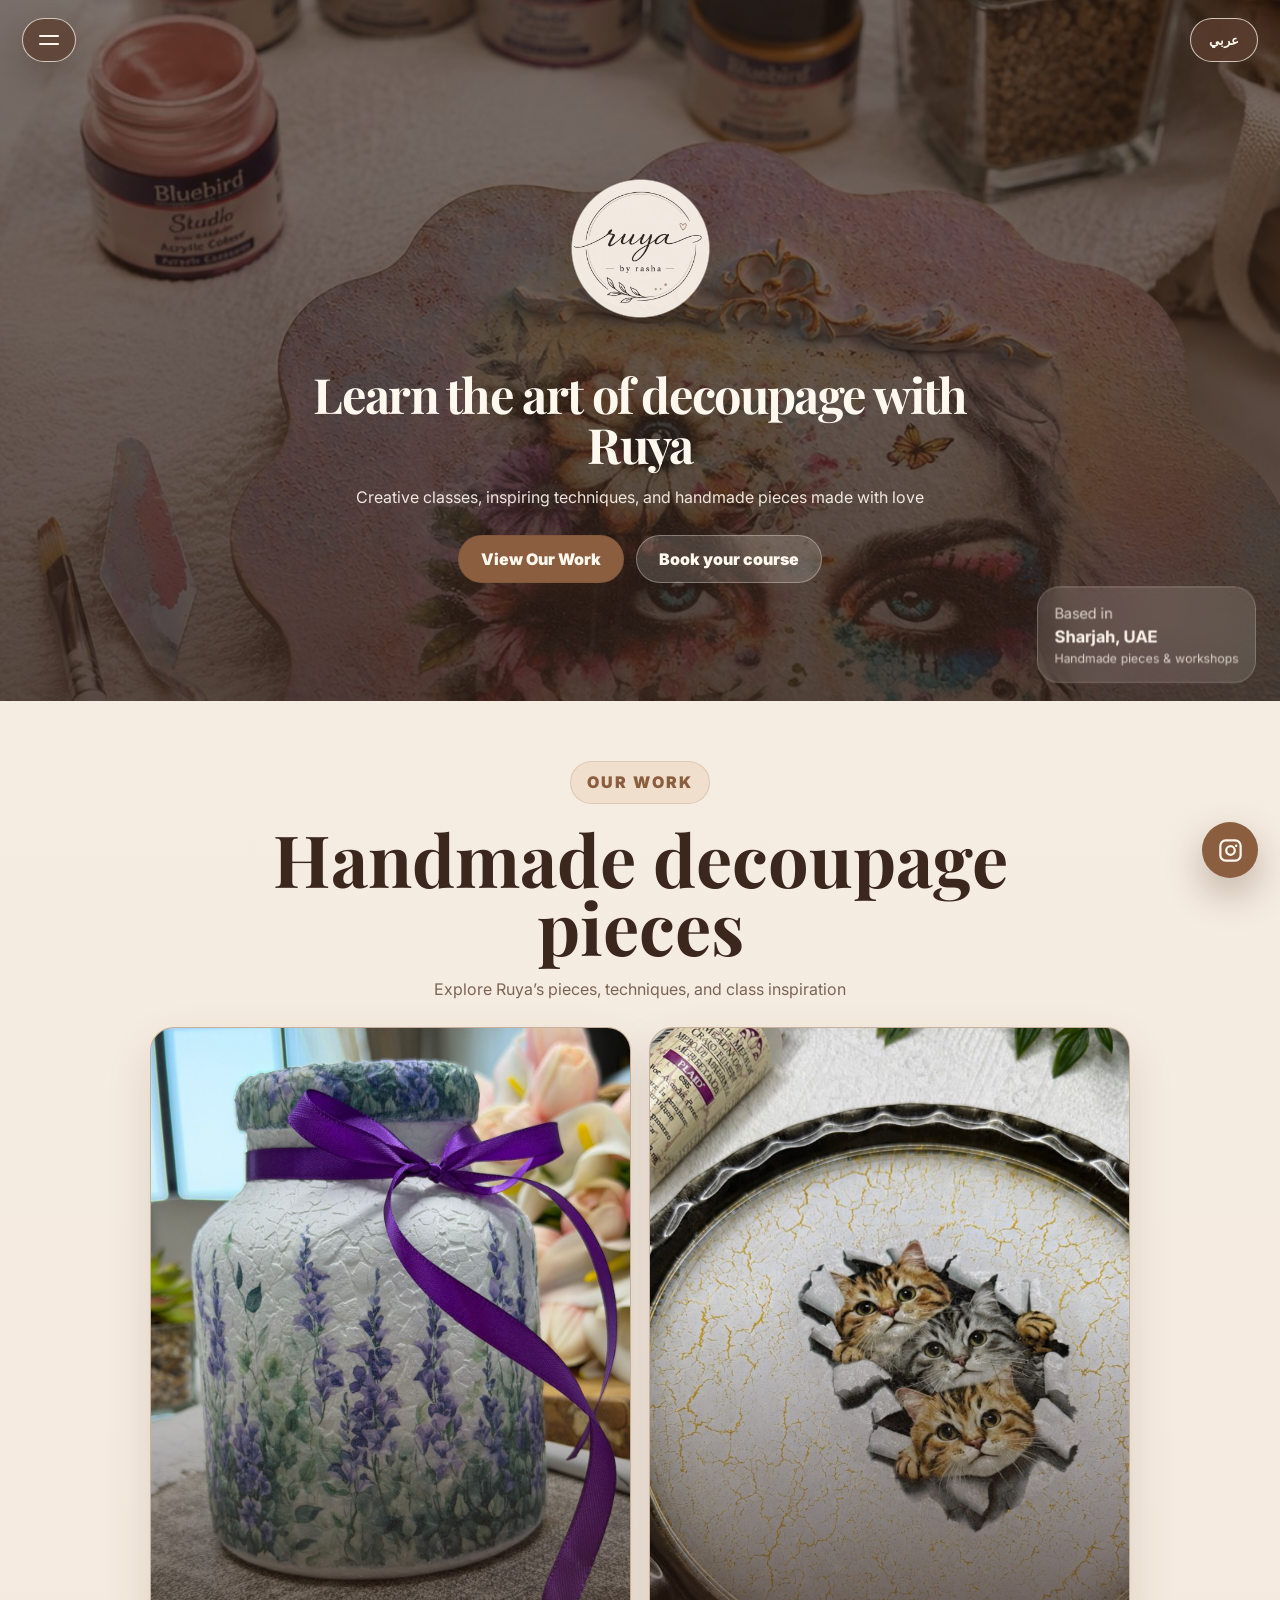
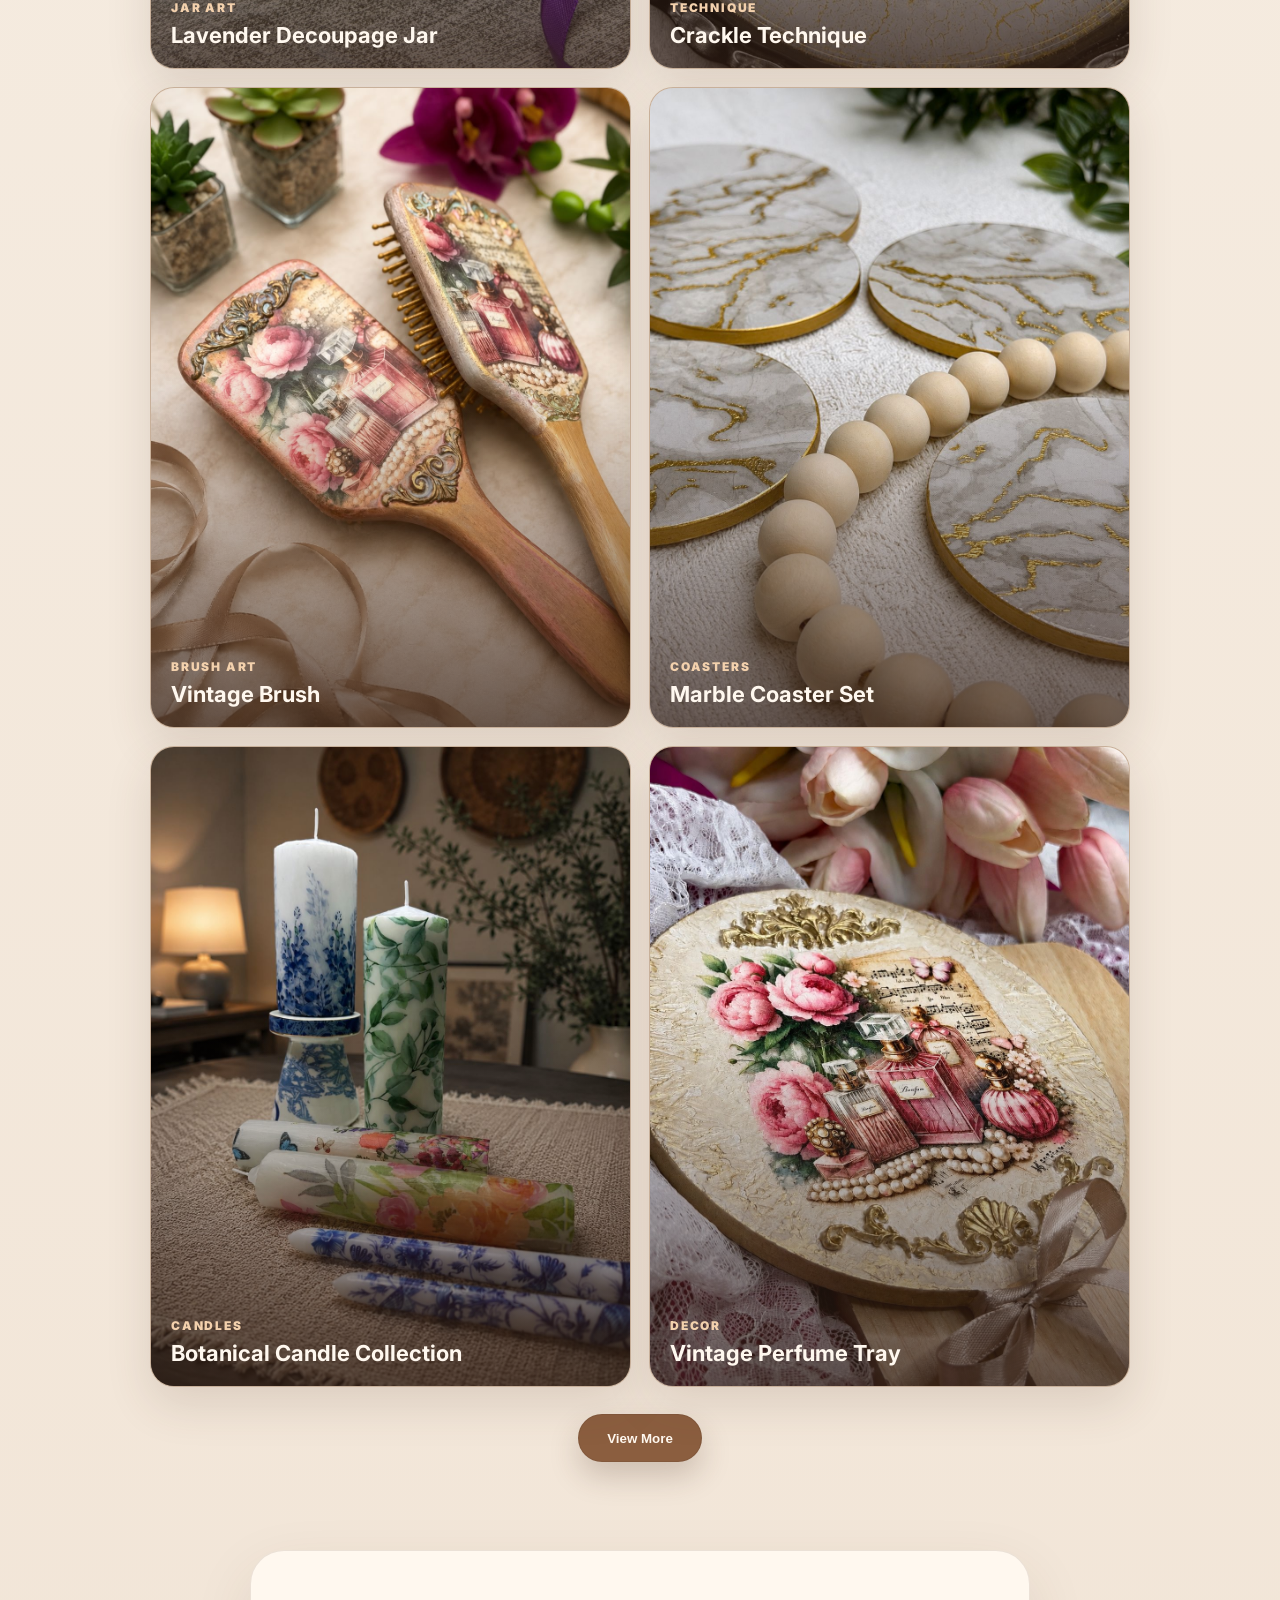
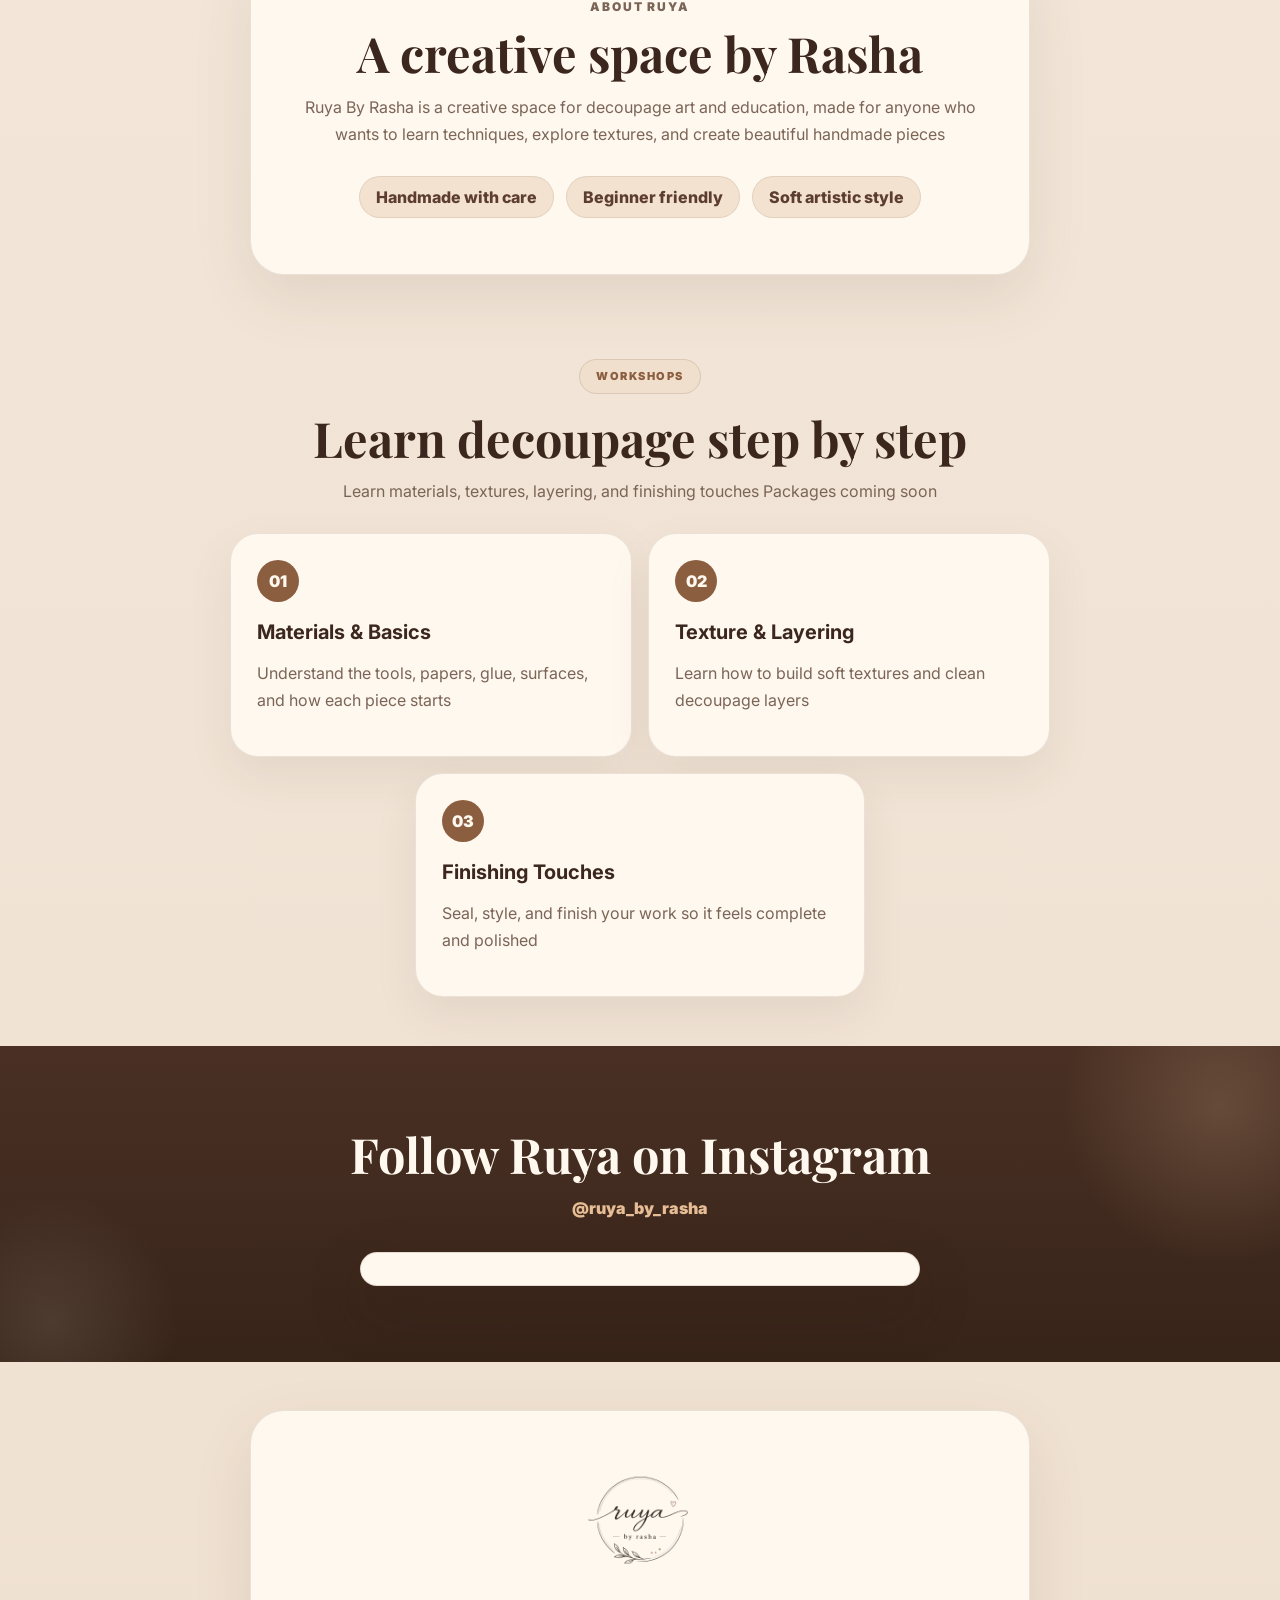
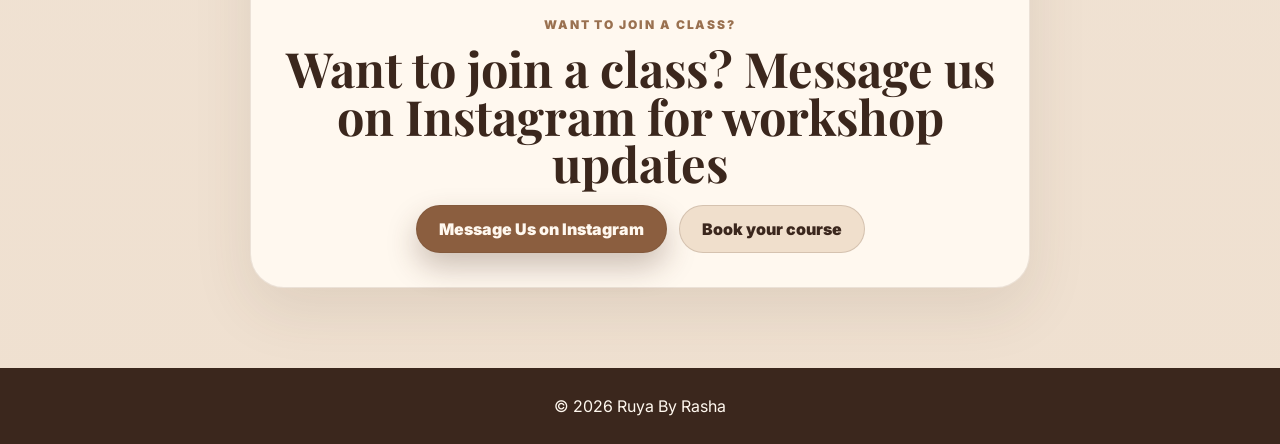
==== commit 7fa5dd4d: "Add files via upload Add CMS admin panel" ====
--- a/index.html
+++ b/index.html
@@ -20,6 +20,7 @@
   <link href="https://fonts.googleapis.com/css2?family=Playfair+Display:wght@600;700&family=Inter:wght@400;500;600;700&family=Noto+Kufi+Arabic:wght@400;600;700&display=swap" rel="stylesheet">
   <link rel="stylesheet" href="styles.css" />
   <link rel="apple-touch-icon" href="assets/images/logo_beige.png" />
+  <script src="https://identity.netlify.com/v1/netlify-identity-widget.js"></script>
 </head>
 <body>
   <div class="cursor-glow" aria-hidden="true"></div>
@@ -71,56 +72,7 @@
         <h2 data-en="Handmade decoupage pieces" data-ar="قطع ديكوباج يدوية">Handmade decoupage pieces</h2>
         <p data-en="Explore Ruya’s pieces, techniques, and class inspiration" data-ar="اكتشفوا أعمال رؤيا، التقنيات، وأفكار الورش">Explore Ruya’s pieces, techniques, and class inspiration</p>
       </div>
-      <div class="featured-grid reveal">
-        <article class="work-card big" data-category="decor">
-          <img src="assets/images/ruya_hero.jpg" alt="Floral portrait tray" />
-          <div><span data-en="Decor" data-ar="ديكور">Decor</span><strong data-en="Floral Portrait Tray" data-ar="صينية بورتريه زهرية">Floral Portrait Tray</strong></div>
-        </article>
-        <article class="work-card" data-category="jar">
-          <img src="assets/images/ruya_jar.jpg" alt="Lavender decoupage jar" />
-          <div><span data-en="Jar Art" data-ar="فن المرطبانات">Jar Art</span><strong data-en="Lavender Decoupage Jar" data-ar="مرطبان ديكوباج بالخزامى">Lavender Decoupage Jar</strong></div>
-        </article>
-        <article class="work-card" data-category="candles">
-          <img src="assets/images/ruya_candles.jpg" alt="Decorative botanical candles" />
-          <div><span data-en="Candles" data-ar="شموع">Candles</span><strong data-en="Botanical Candle Collection" data-ar="مجموعة شموع نباتية">Botanical Candle Collection</strong></div>
-        </article>
-        <article class="work-card" data-category="tray">
-          <img src="assets/images/ruya_lemon.jpg" alt="Lemon woven tray" />
-          <div><span data-en="Tray Art" data-ar="فن الصواني">Tray Art</span><strong data-en="Lemon Woven Tray" data-ar="صينية ليمون منسوجة">Lemon Woven Tray</strong></div>
-        </article>
-        <article class="work-card" data-category="coasters">
-          <img src="assets/images/ruya_coasters.jpg" alt="Marble decoupage coasters" />
-          <div><span data-en="Coasters" data-ar="كوسترات">Coasters</span><strong data-en="Marble Coaster Set" data-ar="طقم كوسترات رخامي">Marble Coaster Set</strong></div>
-        </article>
-        <article class="work-card" data-category="kitchen">
-          <img src="assets/images/ruya_spoons.png" alt="Lemon decoupage kitchen spoons" />
-          <div><span data-en="Kitchen Art" data-ar="فن المطبخ">Kitchen Art</span><strong data-en="Lemon Kitchen Spoon Set" data-ar="طقم ملاعق ليمون للمطبخ">Lemon Kitchen Spoon Set</strong></div>
-        </article>
-        <article class="work-card" data-category="kitchen">
-          <img src="assets/images/ruya_kitchen_hanger.jpg" alt="Lemon kitchen utensil hanger" />
-          <div><span data-en="Kitchen Art" data-ar="فن المطبخ">Kitchen Art</span><strong data-en="Lemon Kitchen Hanger" data-ar="علاقة مطبخ بالليمون">Lemon Kitchen Hanger</strong></div>
-        </article>
-        <article class="work-card" data-category="decor">
-          <img src="assets/images/ruya_perfume_tray.jpg" alt="Vintage perfume decorative tray" />
-          <div><span data-en="Decor" data-ar="ديكور">Decor</span><strong data-en="Vintage Perfume Tray" data-ar="صينية عطور كلاسيكية">Vintage Perfume Tray</strong></div>
-        </article>
-
-        <article class="work-card" data-category="technique">
-          <img src="assets/images/ruya_shabby_chic_technique.jpg" alt="Shabby chic technique tray" />
-          <div><span data-en="Style" data-ar="ستايل">Style</span><strong data-en="Shabby Chic Style" data-ar="ستايل الشابي شيك">Shabby Chic Style</strong></div>
-        </article>
-
-        <article class="work-card" data-category="technique">
-          <img src="assets/images/ruya_crackle_technique.jpg" alt="Crackle technique tray" />
-          <div><span data-en="Technique" data-ar="تقنية">Technique</span><strong data-en="Crackle Technique" data-ar="تقنية الكراكليه">Crackle Technique</strong></div>
-        </article>
-
-        <article class="work-card" data-category="brush">
-          <img src="assets/images/ruya_vintage_brush.jpg" alt="Vintage brush" />
-          <div><span data-en="Brush Art" data-ar="فن الفرش">Brush Art</span><strong data-en="Vintage Brush" data-ar="فرشاة فينتاج">Vintage Brush</strong></div>
-        </article>
-
-      </div>
+      <div class="featured-grid reveal" id="workGallery" aria-live="polite"></div>
       <button class="view-more-work" id="viewMoreWork" type="button" data-en="View More" data-ar="عرض المزيد">View More</button>
     </section>
 
@@ -194,5 +146,18 @@
 
   <div class="lightbox" id="lightbox" aria-hidden="true"><button id="closeLightbox" aria-label="Close">×</button><img src="" alt="Portfolio preview" /></div>
   <script src="script.js"></script>
+
+  <script>
+    if (window.netlifyIdentity) {
+      window.netlifyIdentity.on("init", function(user) {
+        if (!user) {
+          window.netlifyIdentity.on("login", function() {
+            document.location.href = "/admin/";
+          });
+        }
+      });
+    }
+  </script>
+
 </body>
 </html>
--- a/styles.css
+++ b/styles.css
@@ -1330,3 +1330,102 @@
     padding-bottom:70px!important;
   }
 }
+
+
+/* PC compatibility: reduce oversized zoomed-in feel on larger screens */
+@media (min-width: 1000px){
+  .section{
+    padding-left:32px!important;
+    padding-right:32px!important;
+  }
+
+  .hero{
+    min-height:72svh!important;
+  }
+
+  .hero-content{
+    padding-top:70px!important;
+    padding-bottom:42px!important;
+    max-width:760px!important;
+  }
+
+  .hero-logo{
+    width:min(205px,18vw)!important;
+    max-width:205px!important;
+  }
+
+  .hero h1{
+    font-size:clamp(42px,3.8vw,58px)!important;
+    max-width:720px!important;
+  }
+
+  .hero-copy{
+    max-width:620px!important;
+    font-size:16px!important;
+  }
+
+  .hero-card{
+    transform:scale(.92)!important;
+    transform-origin:right bottom!important;
+  }
+
+  .featured-grid{
+    max-width:980px!important;
+    gap:18px!important;
+  }
+
+  .work-card{
+    min-height:330px!important;
+    border-radius:24px!important;
+  }
+
+  .section-head h2,
+  .story-card h2,
+  .contact-card h2{
+    font-size:clamp(38px,3.8vw,56px)!important;
+  }
+
+  .story-card,
+  .contact-card{
+    max-width:780px!important;
+  }
+
+  .workshop-cards{
+    max-width:820px!important;
+  }
+
+  .instagram .insta-box{
+    max-width:560px!important;
+  }
+}
+
+@media (min-width: 1400px){
+  .hero{
+    min-height:68svh!important;
+  }
+
+  .featured-grid{
+    max-width:1040px!important;
+  }
+
+  .work-card{
+    min-height:350px!important;
+  }
+}
+
+/* Admin/CMS gallery loading state */
+.gallery-error{
+  grid-column:1 / -1;
+  text-align:center;
+  color:#7b6556;
+  padding:30px;
+}
+
+#workGallery:empty:before{
+  content:"Loading gallery";
+  grid-column:1 / -1;
+  display:block;
+  text-align:center;
+  color:#7b6556;
+  padding:40px 0;
+}
